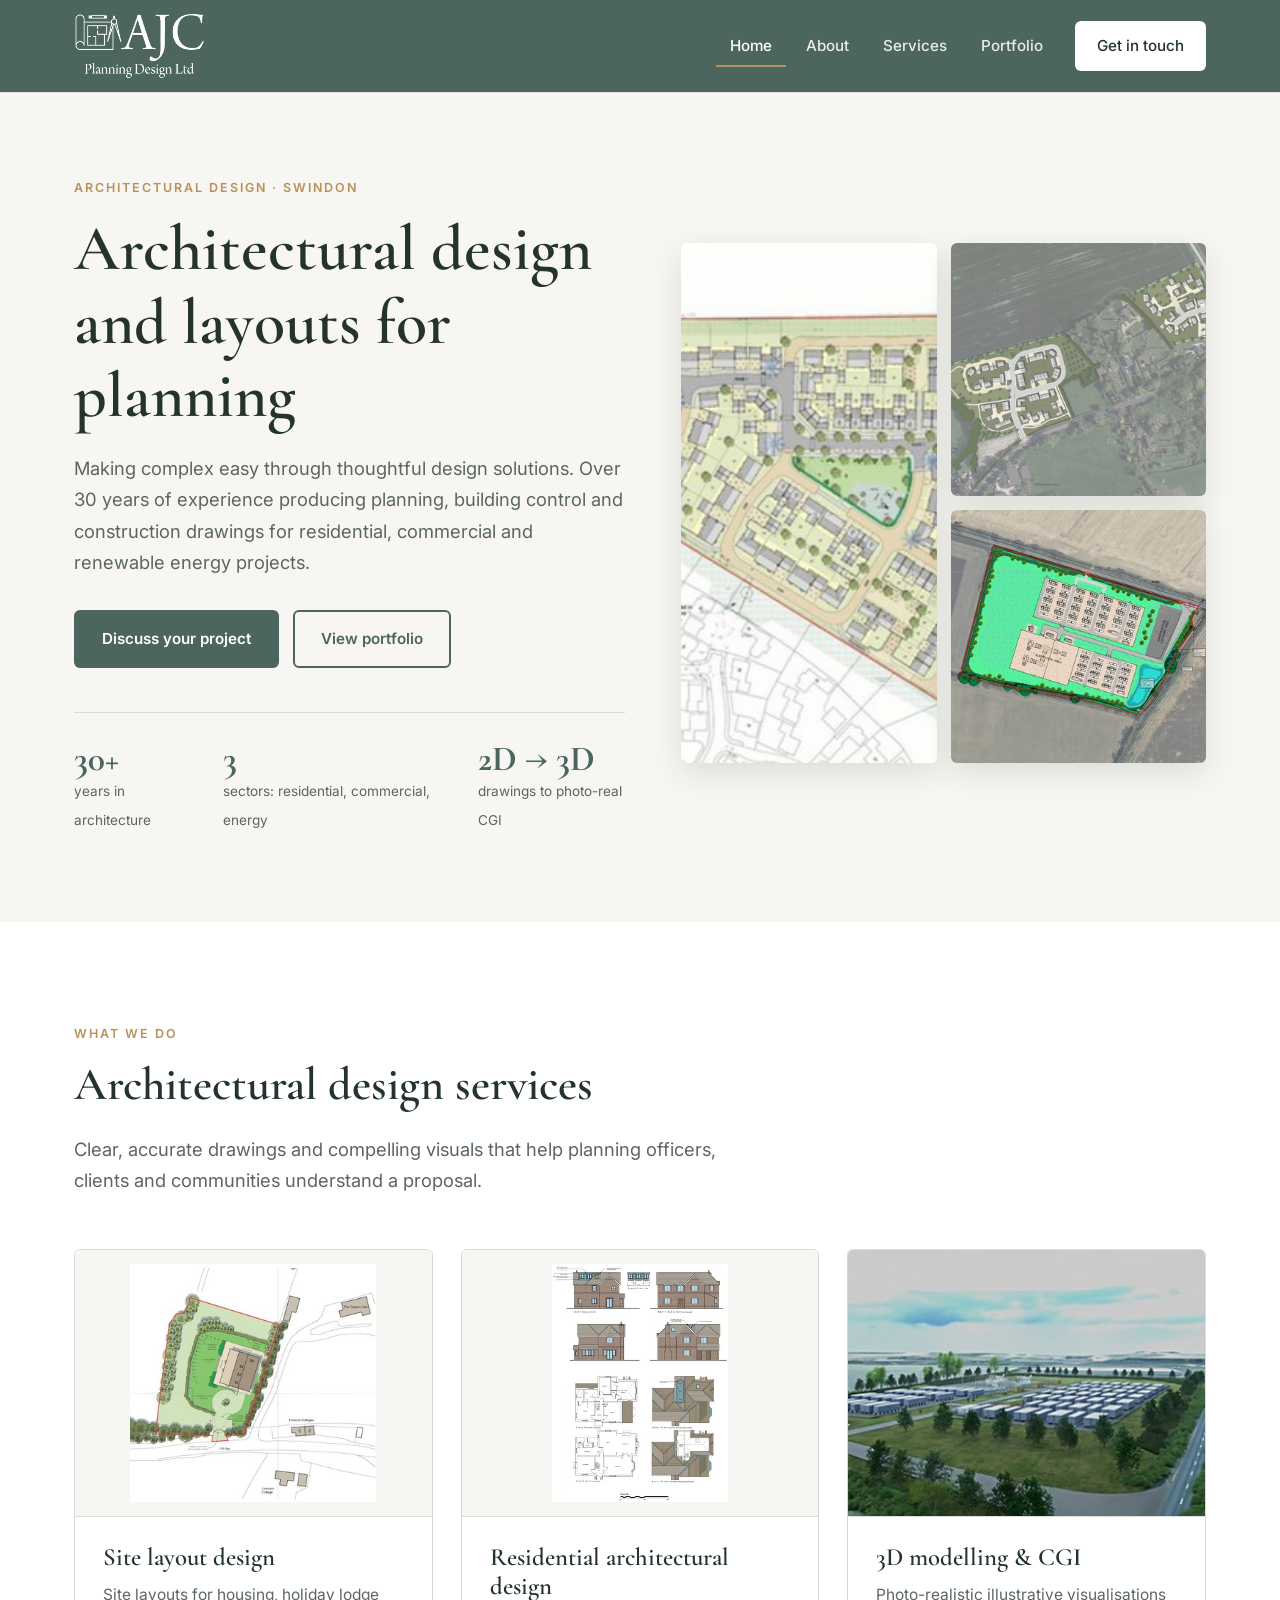
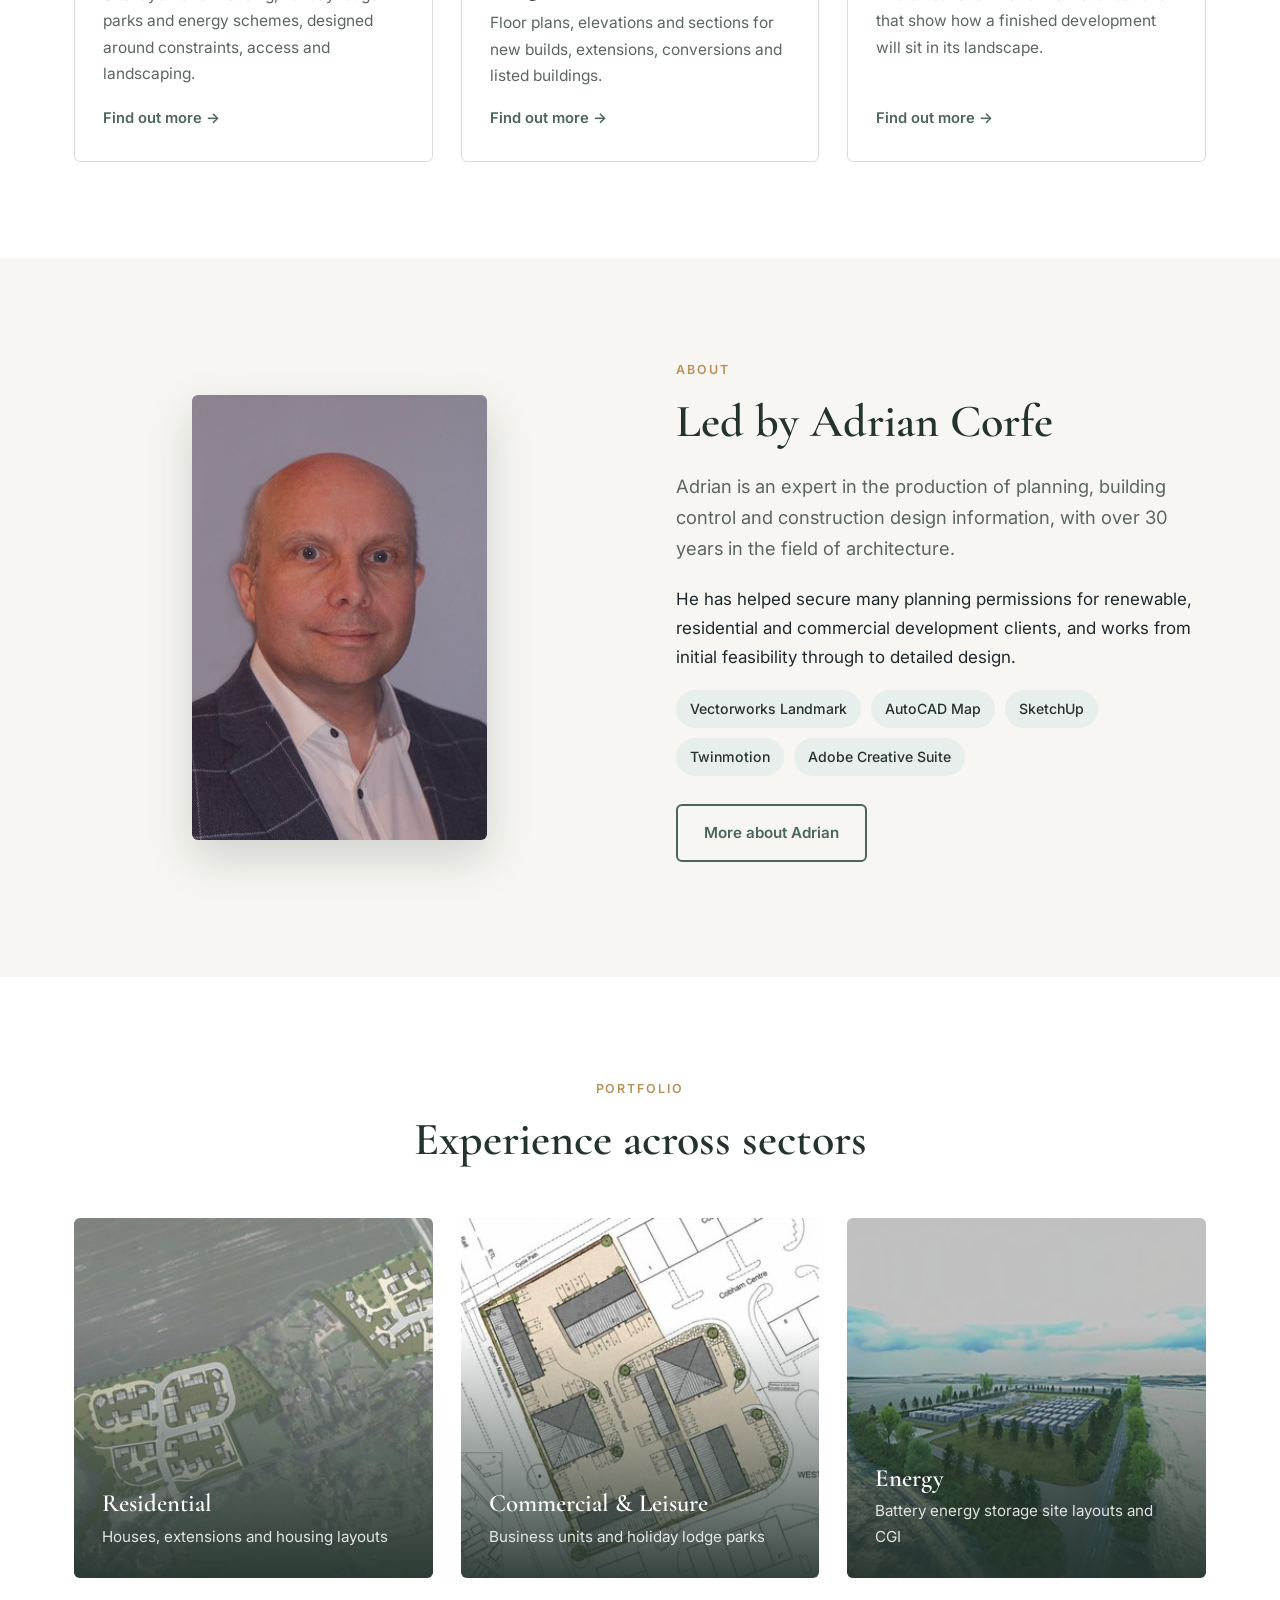
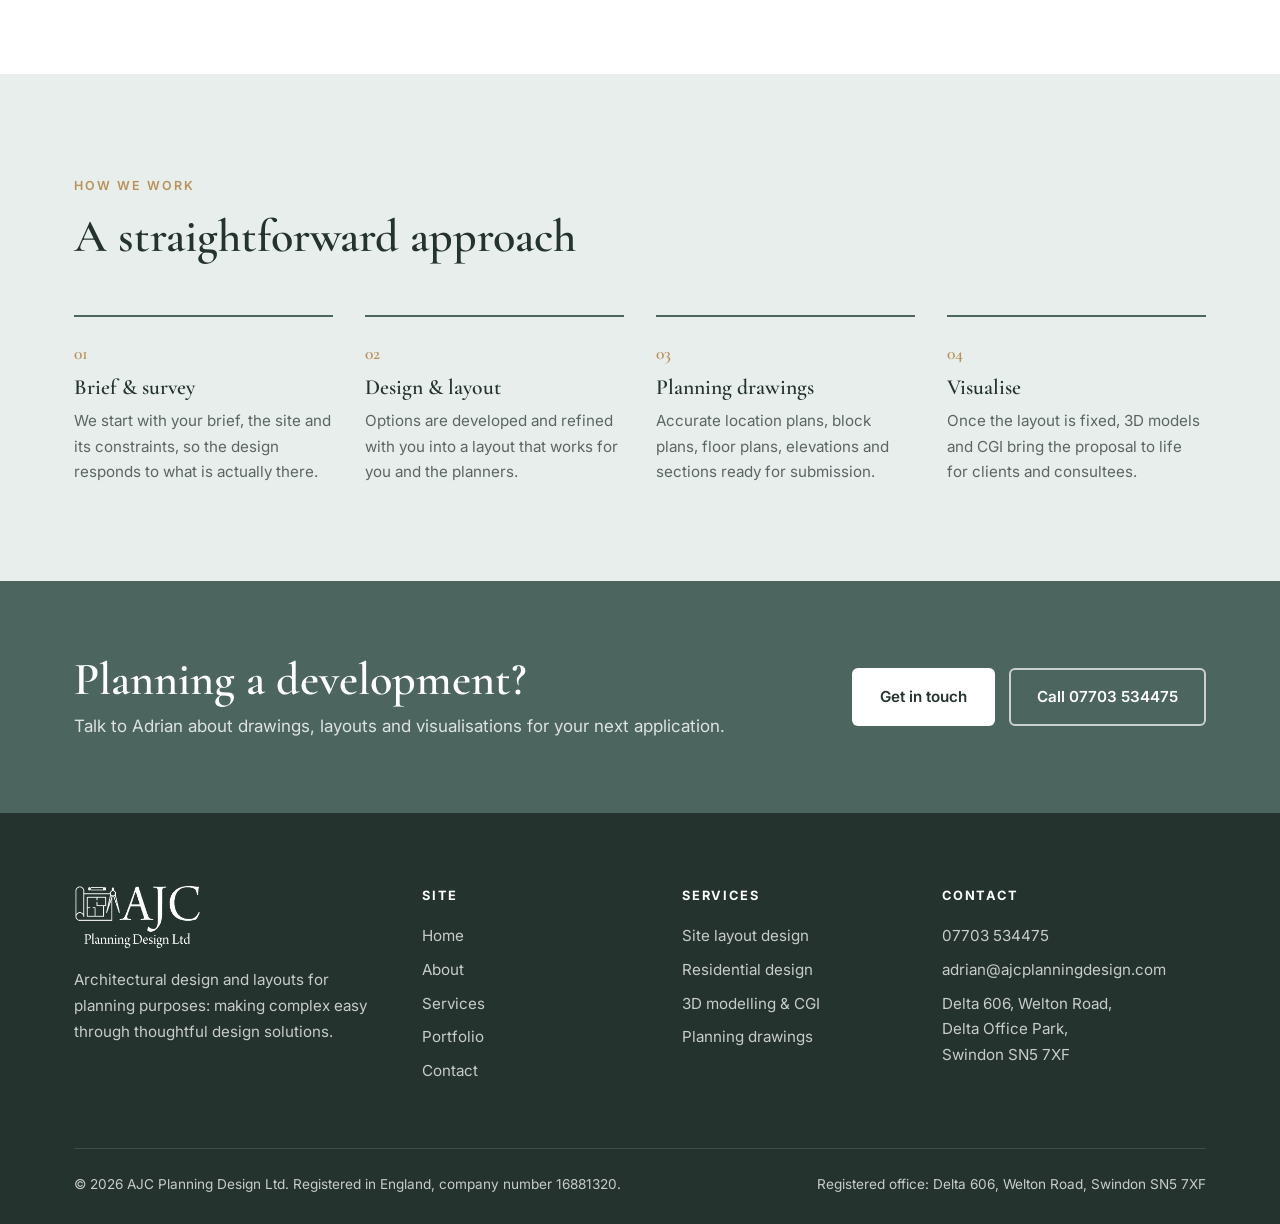
==== index.html @ f1cb51b0 "Initial site" ====
<!DOCTYPE html>
<html lang="en-GB">
<head>
<meta charset="utf-8">
<meta name="viewport" content="width=device-width, initial-scale=1">
<title>AJC Planning Design Ltd | Architectural Design for Planning, Swindon</title>
<meta name="description" content="Architectural design, site layouts, planning drawings and 3D CGI visualisations for residential, commercial and energy projects. Over 30 years of experience.">
<meta property="og:title" content="AJC Planning Design Ltd | Architectural Design for Planning, Swindon">
<meta property="og:description" content="Architectural design, site layouts, planning drawings and 3D CGI visualisations for residential, commercial and energy projects. Over 30 years of experience.">
<meta property="og:type" content="website">
<meta name="theme-color" content="#4c655f">
<link rel="icon" href="images/favicon.svg" type="image/svg+xml">
<link rel="preconnect" href="https://fonts.googleapis.com">
<link rel="preconnect" href="https://fonts.gstatic.com" crossorigin>
<link href="https://fonts.googleapis.com/css2?family=Cormorant+Garamond:wght@500;600;700&family=Inter:wght@400;500;600&display=swap" rel="stylesheet">
<link rel="stylesheet" href="css/styles.css">
</head>
<body>
<a class="skip-link" href="#main">Skip to main content</a>
<header class="site-header">
  <div class="container">
    <a class="brand" href="index.html" aria-label="AJC Planning Design Ltd, home"><img src="images/logo-white.png" alt="AJC Planning Design Ltd" width="243" height="122"></a>
    <button class="nav-toggle" aria-label="Open menu" aria-expanded="false" aria-controls="site-nav"><span></span><span></span><span></span></button>
    <nav class="nav" id="site-nav" aria-label="Main">
      <a href="index.html" aria-current="page">Home</a><a href="about.html">About</a><a href="services.html">Services</a><a href="portfolio.html">Portfolio</a>
      <a class="btn btn--light" href="contact.html">Get in touch</a>
    </nav>
  </div>
</header>
<main id="main">
<section class="hero">
  <div class="container">
    <div>
      <span class="eyebrow">Architectural design &middot; Swindon</span>
      <h1>Architectural design and layouts for planning</h1>
      <p class="lead">Making complex easy through thoughtful design solutions. Over 30 years of experience producing planning, building control and construction drawings for residential, commercial and renewable energy projects.</p>
      <div class="hero-actions">
        <a class="btn btn--primary" href="contact.html">Discuss your project</a>
        <a class="btn btn--ghost" href="portfolio.html">View portfolio</a>
      </div>
      <div class="hero-meta">
        <div><strong>30+</strong><span>years in architecture</span></div>
        <div><strong>3</strong><span>sectors: residential, commercial, energy</span></div>
        <div><strong>2D &rarr; 3D</strong><span>drawings to photo-real CGI</span></div>
      </div>
    </div>
    <div class="hero-mosaic" aria-hidden="true">
      <figure><img src="images/hero-residential-masterplan.jpg" alt=""></figure>
      <figure><img src="images/hero-housing-aerial.jpg" alt=""></figure>
      <figure><img src="images/energy-site-layout.jpg" alt=""></figure>
    </div>
  </div>
</section>

<section class="section">
  <div class="container">
    <div class="section-head">
      <span class="eyebrow">What we do</span>
      <h2>Architectural design services</h2>
      <p class="lead">Clear, accurate drawings and compelling visuals that help planning officers, clients and communities understand a proposal.</p>
    </div>
    <div class="grid grid--3">
      <article class="card reveal">
        <div class="card-media card-media--contain"><img src="images/service-site-layout.jpg" alt="Coloured site layout plan for a detached house" loading="lazy"></div>
        <div class="card-body">
          <h3>Site layout design</h3>
          <p>Site layouts for housing, holiday lodge parks and energy schemes, designed around constraints, access and landscaping.</p>
          <a class="text-link" href="services.html#site-layout">Find out more</a>
        </div>
      </article>
      <article class="card reveal">
        <div class="card-media card-media--contain"><img src="images/service-residential.jpg" alt="Elevations and floor plans for a two-storey house" loading="lazy"></div>
        <div class="card-body">
          <h3>Residential architectural design</h3>
          <p>Floor plans, elevations and sections for new builds, extensions, conversions and listed buildings.</p>
          <a class="text-link" href="services.html#residential">Find out more</a>
        </div>
      </article>
      <article class="card reveal">
        <div class="card-media"><img src="images/service-3d-cgi.jpg" alt="Photo-realistic 3D render of a battery storage site in open countryside" loading="lazy"></div>
        <div class="card-body">
          <h3>3D modelling &amp; CGI</h3>
          <p>Photo-realistic illustrative visualisations that show how a finished development will sit in its landscape.</p>
          <a class="text-link" href="services.html#visualisation">Find out more</a>
        </div>
      </article>
    </div>
  </div>
</section>

<section class="section section--paper">
  <div class="container split">
    <div class="portrait reveal"><img src="images/adrian-corfe.jpg" alt="Adrian Corfe, Director of AJC Planning Design" loading="lazy" width="295" height="445"></div>
    <div class="reveal">
      <span class="eyebrow">About</span>
      <h2>Led by Adrian Corfe</h2>
      <p class="lead">Adrian is an expert in the production of planning, building control and construction design information, with over 30 years in the field of architecture.</p>
      <p>He has helped secure many planning permissions for renewable, residential and commercial development clients, and works from initial feasibility through to detailed design.</p>
      <ul class="chips">
        <li>Vectorworks Landmark</li><li>AutoCAD Map</li><li>SketchUp</li><li>Twinmotion</li><li>Adobe Creative Suite</li>
      </ul>
      <p style="margin-top:28px"><a class="btn btn--ghost" href="about.html">More about Adrian</a></p>
    </div>
  </div>
</section>

<section class="section">
  <div class="container">
    <div class="section-head section-head--center">
      <span class="eyebrow">Portfolio</span>
      <h2>Experience across sectors</h2>
    </div>
    <div class="grid grid--3">
      <a class="sector reveal" href="portfolio.html#residential"><img src="images/hero-housing-aerial.jpg" alt="" loading="lazy"><div><h3>Residential</h3><p>Houses, extensions and housing layouts</p></div></a>
      <a class="sector reveal" href="portfolio.html#commercial"><img src="images/hero-commercial-layout.jpg" alt="" loading="lazy"><div><h3>Commercial &amp; Leisure</h3><p>Business units and holiday lodge parks</p></div></a>
      <a class="sector reveal" href="portfolio.html#energy"><img src="images/energy-3d-cgi.jpg" alt="" loading="lazy"><div><h3>Energy</h3><p>Battery energy storage site layouts and CGI</p></div></a>
    </div>
  </div>
</section>

<section class="section section--sage">
  <div class="container">
    <div class="section-head">
      <span class="eyebrow">How we work</span>
      <h2>A straightforward approach</h2>
    </div>
    <div class="features">
      <div class="feature reveal"><span class="num">01</span><h3>Brief &amp; survey</h3><p>We start with your brief, the site and its constraints, so the design responds to what is actually there.</p></div>
      <div class="feature reveal"><span class="num">02</span><h3>Design &amp; layout</h3><p>Options are developed and refined with you into a layout that works for you and the planners.</p></div>
      <div class="feature reveal"><span class="num">03</span><h3>Planning drawings</h3><p>Accurate location plans, block plans, floor plans, elevations and sections ready for submission.</p></div>
      <div class="feature reveal"><span class="num">04</span><h3>Visualise</h3><p>Once the layout is fixed, 3D models and CGI bring the proposal to life for clients and consultees.</p></div>
    </div>
  </div>
</section>

<section class="cta-band">
  <div class="container">
    <div>
      <h2>Planning a development?</h2>
      <p>Talk to Adrian about drawings, layouts and visualisations for your next application.</p>
    </div>
    <div class="hero-actions">
      <a class="btn btn--light" href="contact.html">Get in touch</a>
      <a class="btn btn--outline-light" href="tel:+447703534475">Call 07703 534475</a>
    </div>
  </div>
</section>
</main>
<footer class="site-footer">
  <div class="container">
    <div class="footer-grid">
      <div>
        <img src="images/logo-white.png" alt="AJC Planning Design Ltd" width="243" height="122" loading="lazy">
        <p>Architectural design and layouts for planning purposes: making complex easy through thoughtful design solutions.</p>
      </div>
      <div>
        <h4>Site</h4>
        <ul>
          <li><a href="index.html">Home</a></li>
          <li><a href="about.html">About</a></li>
          <li><a href="services.html">Services</a></li>
          <li><a href="portfolio.html">Portfolio</a></li>
          <li><a href="contact.html">Contact</a></li>
        </ul>
      </div>
      <div>
        <h4>Services</h4>
        <ul>
          <li><a href="services.html#site-layout">Site layout design</a></li>
          <li><a href="services.html#residential">Residential design</a></li>
          <li><a href="services.html#visualisation">3D modelling &amp; CGI</a></li>
          <li><a href="services.html#planning-drawings">Planning drawings</a></li>
        </ul>
      </div>
      <div>
        <h4>Contact</h4>
        <ul>
          <li><a href="tel:+447703534475">07703 534475</a></li>
          <li><a href="mailto:adrian@ajcplanningdesign.com">adrian@ajcplanningdesign.com</a></li>
          <li>Delta 606, Welton Road,<br>Delta Office Park,<br>Swindon SN5 7XF</li>
        </ul>
      </div>
    </div>
    <div class="footer-bottom">
      <span>&copy; <span data-year>2026</span> AJC Planning Design Ltd. Registered in England, company number 16881320.</span>
      <span>Registered office: Delta 606, Welton Road, Swindon SN5 7XF</span>
    </div>
  </div>
</footer>
<script src="js/main.js" defer></script>
</body>
</html>
---- css/styles.css ----
/* AJC Planning Design Ltd — site styles */
:root {
  --green: #4c655f;
  --green-dark: #34473f;
  --green-deep: #24332d;
  --sage: #e8eeeb;
  --paper: #f7f6f2;
  --ink: #1f2a2e;
  --muted: #5b6662;
  --line: #d9ddd9;
  --accent: #b8925a;
  --white: #ffffff;
  --radius: 6px;
  --max: 1180px;
  --serif: "Cormorant Garamond", Georgia, "Times New Roman", serif;
  --sans: "Inter", system-ui, -apple-system, "Segoe UI", Roboto, sans-serif;
}

*, *::before, *::after { box-sizing: border-box; }
html { scroll-behavior: smooth; }
body {
  margin: 0;
  font-family: var(--sans);
  font-size: 17px;
  line-height: 1.7;
  color: var(--ink);
  background: var(--white);
  -webkit-font-smoothing: antialiased;
}
img { max-width: 100%; display: block; }
a { color: var(--green); }
a:hover { color: var(--green-deep); }

h1, h2, h3 { font-family: var(--serif); font-weight: 600; line-height: 1.15; margin: 0 0 .5em; color: var(--green-deep); }
h1 { font-size: clamp(2.5rem, 5vw, 4rem); }
h2 { font-size: clamp(2rem, 3.6vw, 2.9rem); }
h3 { font-size: 1.55rem; }
p { margin: 0 0 1.1em; }

.container { width: 100%; max-width: var(--max); margin: 0 auto; padding: 0 24px; }
.section { padding: 96px 0; }
.section--paper { background: var(--paper); }
.section--sage { background: var(--sage); }
.eyebrow {
  display: inline-block;
  font-size: .78rem;
  font-weight: 600;
  letter-spacing: .16em;
  text-transform: uppercase;
  color: var(--accent);
  margin-bottom: 14px;
}
.lead { font-size: 1.15rem; color: var(--muted); max-width: 680px; }
.section-head { max-width: 720px; margin-bottom: 52px; }
.section-head--center { text-align: center; margin-left: auto; margin-right: auto; }
.section-head--center .lead { margin: 0 auto; }

.skip-link { position: absolute; left: -999px; top: 8px; background: var(--white); padding: 8px 14px; z-index: 100; }
.skip-link:focus { left: 8px; }

/* Buttons */
.btn {
  display: inline-flex; align-items: center; gap: 8px;
  padding: 14px 26px;
  border-radius: var(--radius);
  font-weight: 600; font-size: .95rem;
  text-decoration: none;
  border: 2px solid transparent;
  transition: background .2s, color .2s, border-color .2s, transform .2s;
  cursor: pointer;
  font-family: var(--sans);
}
.btn:hover { transform: translateY(-1px); }
.btn--primary { background: var(--green); color: var(--white); }
.btn--primary:hover { background: var(--green-deep); color: var(--white); }
.btn--ghost { border-color: var(--green); color: var(--green); background: transparent; }
.btn--ghost:hover { background: var(--green); color: var(--white); }
.btn--light { background: var(--white); color: var(--green-deep); }
.btn--light:hover { background: var(--sage); color: var(--green-deep); }
.btn--outline-light { border-color: rgba(255,255,255,.7); color: var(--white); }
.btn--outline-light:hover { background: var(--white); color: var(--green-deep); }

/* Header */
.site-header {
  position: sticky; top: 0; z-index: 50;
  background: var(--green);
  box-shadow: 0 1px 0 rgba(0,0,0,.08);
}
.site-header .container { display: flex; align-items: center; justify-content: space-between; height: 92px; }
.brand img { height: 66px; width: auto; }
.nav { display: flex; align-items: center; gap: 6px; }
.nav a {
  color: rgba(255,255,255,.88);
  text-decoration: none;
  font-size: .95rem; font-weight: 500;
  padding: 8px 14px; border-radius: var(--radius);
}
.nav a:hover { color: var(--white); background: rgba(255,255,255,.1); }
.nav a[aria-current="page"] { color: var(--white); box-shadow: inset 0 -2px 0 var(--accent); border-radius: 0; }
.nav .btn { margin-left: 12px; padding: 10px 20px; }
.nav .btn--light { color: var(--green-deep); }
.nav .btn--light:hover { background: var(--sage); }
.nav-toggle {
  display: none; background: none; border: 0; color: var(--white);
  width: 44px; height: 44px; cursor: pointer; padding: 10px;
}
.nav-toggle span { display: block; height: 2px; background: currentColor; margin: 5px 0; transition: transform .2s, opacity .2s; }

/* Hero */
.hero { background: var(--paper); overflow: hidden; }
.hero .container { display: grid; grid-template-columns: 1.05fr 1fr; gap: 56px; align-items: center; padding-top: 80px; padding-bottom: 88px; }
.hero h1 { margin-bottom: 20px; }
.hero .lead { margin-bottom: 32px; }
.hero-actions { display: flex; flex-wrap: wrap; gap: 14px; }
.hero-meta { display: flex; gap: 36px; margin-top: 44px; padding-top: 28px; border-top: 1px solid var(--line); }
.hero-meta strong { display: block; font-family: var(--serif); font-size: 2.2rem; color: var(--green); line-height: 1; }
.hero-meta span { font-size: .85rem; color: var(--muted); }
.hero-mosaic { display: grid; grid-template-columns: 1fr 1fr; grid-template-rows: 1fr 1fr; gap: 14px; height: 520px; }
.hero-mosaic figure { margin: 0; border-radius: var(--radius); overflow: hidden; background: var(--white); box-shadow: 0 10px 30px rgba(36,51,45,.12); }
.hero-mosaic figure:first-child { grid-row: span 2; }
.hero-mosaic img { width: 100%; height: 100%; object-fit: cover; }

/* Page hero (inner pages) */
.page-hero { background: var(--green-deep); color: var(--white); padding: 84px 0 76px; position: relative; overflow: hidden; }
.page-hero::after {
  content: ""; position: absolute; inset: 0;
  background-image: linear-gradient(rgba(255,255,255,.05) 1px, transparent 1px), linear-gradient(90deg, rgba(255,255,255,.05) 1px, transparent 1px);
  background-size: 40px 40px;
  pointer-events: none;
}
.page-hero .container { position: relative; z-index: 1; }
.page-hero h1 { color: var(--white); margin-bottom: 14px; }
.page-hero p { color: rgba(255,255,255,.8); font-size: 1.15rem; max-width: 640px; margin: 0; }
.page-hero .eyebrow { color: #d9bd8f; }

/* Cards */
.grid { display: grid; gap: 28px; }
.grid--3 { grid-template-columns: repeat(3, 1fr); }
.grid--2 { grid-template-columns: repeat(2, 1fr); }
.card {
  background: var(--white);
  border: 1px solid var(--line);
  border-radius: var(--radius);
  overflow: hidden;
  display: flex; flex-direction: column;
  transition: box-shadow .25s, transform .25s;
}
.card:hover { box-shadow: 0 16px 40px rgba(36,51,45,.12); transform: translateY(-3px); }
.card-media { aspect-ratio: 4 / 3; background: var(--paper); overflow: hidden; border-bottom: 1px solid var(--line); }
.card-media img { width: 100%; height: 100%; object-fit: cover; transition: transform .5s; }
.card-media--contain img { object-fit: contain; padding: 14px; }
.card:hover .card-media img { transform: scale(1.03); }
.card-body { padding: 26px 28px 30px; flex: 1; display: flex; flex-direction: column; }
.card-body h3 { margin-bottom: 10px; }
.card-body p { color: var(--muted); font-size: .97rem; }
.card-tag { font-size: .72rem; font-weight: 600; letter-spacing: .12em; text-transform: uppercase; color: var(--accent); margin-bottom: 8px; }
.text-link { margin-top: auto; font-weight: 600; font-size: .92rem; text-decoration: none; color: var(--green); }
.text-link::after { content: " \2192"; }

/* Split */
.split { display: grid; grid-template-columns: 1fr 1fr; gap: 72px; align-items: center; }
.split--reverse > :first-child { order: 2; }
.portrait { border-radius: var(--radius); overflow: hidden; box-shadow: 0 18px 46px rgba(36,51,45,.18); max-width: 420px; justify-self: center; }
.portrait img { width: 100%; }

/* Feature list */
.features { display: grid; grid-template-columns: repeat(4, 1fr); gap: 32px; }
.feature { border-top: 2px solid var(--green); padding-top: 22px; }
.feature .num { font-family: var(--serif); font-size: 1.1rem; color: var(--accent); font-weight: 600; }
.feature h3 { font-size: 1.35rem; margin: 6px 0 8px; }
.feature p { color: var(--muted); font-size: .95rem; margin: 0; }

/* Sectors */
.sector { position: relative; border-radius: var(--radius); overflow: hidden; min-height: 360px; display: flex; align-items: flex-end; color: var(--white); text-decoration: none; }
.sector img { position: absolute; inset: 0; width: 100%; height: 100%; object-fit: cover; transition: transform .6s; }
.sector::before { content: ""; position: absolute; inset: 0; background: linear-gradient(180deg, rgba(36,51,45,0) 30%, rgba(36,51,45,.92) 100%); z-index: 1; }
.sector:hover img { transform: scale(1.05); }
.sector div { position: relative; z-index: 2; padding: 28px; }
.sector h3 { color: var(--white); margin-bottom: 6px; }
.sector p { margin: 0; color: rgba(255,255,255,.85); font-size: .95rem; }

/* Skills */
.chips { display: flex; flex-wrap: wrap; gap: 10px; margin: 8px 0 0; padding: 0; list-style: none; }
.chips li { background: var(--sage); color: var(--green-deep); font-size: .88rem; font-weight: 500; padding: 7px 14px; border-radius: 999px; }

/* Services detail */
.service-row { display: grid; grid-template-columns: 1fr 1.1fr; gap: 64px; align-items: center; padding: 64px 0; border-bottom: 1px solid var(--line); }
.service-row:last-child { border-bottom: 0; }
.service-row:nth-child(even) .service-media { order: 2; }
.service-media { background: var(--white); border: 1px solid var(--line); border-radius: var(--radius); padding: 18px; }
.service-media img { width: 100%; max-height: 440px; object-fit: contain; }
.service-media--photo { padding: 0; overflow: hidden; }
.service-media--photo img { object-fit: cover; max-height: none; }
.ticks { list-style: none; padding: 0; margin: 0 0 1.2em; }
.ticks li { position: relative; padding-left: 28px; margin-bottom: 8px; color: var(--muted); }
.ticks li::before { content: ""; position: absolute; left: 0; top: .6em; width: 14px; height: 8px; border-left: 2px solid var(--green); border-bottom: 2px solid var(--green); transform: rotate(-45deg); }

/* Portfolio */
.filters { display: flex; flex-wrap: wrap; gap: 10px; justify-content: center; margin-bottom: 44px; }
.filter {
  font-family: var(--sans); font-size: .92rem; font-weight: 600;
  padding: 10px 20px; border-radius: 999px; border: 1px solid var(--line);
  background: var(--white); color: var(--ink); cursor: pointer;
}
.filter:hover { border-color: var(--green); }
.filter.is-active { background: var(--green); border-color: var(--green); color: var(--white); }
.portfolio-item[hidden] { display: none; }
.portfolio-item button { all: unset; cursor: zoom-in; display: block; width: 100%; height: 100%; }
.portfolio-item button:focus-visible { outline: 3px solid var(--accent); outline-offset: -3px; }

/* Lightbox */
.lightbox { position: fixed; inset: 0; background: rgba(20,28,25,.92); display: none; align-items: center; justify-content: center; z-index: 200; padding: 40px; }
.lightbox.is-open { display: flex; }
.lightbox figure { margin: 0; max-width: 1100px; width: 100%; text-align: center; }
.lightbox img { max-height: 80vh; margin: 0 auto; background: var(--white); border-radius: var(--radius); }
.lightbox figcaption { color: var(--white); margin-top: 14px; font-size: .95rem; }
.lightbox-close { position: absolute; top: 18px; right: 22px; background: none; border: 0; color: var(--white); font-size: 2.4rem; cursor: pointer; line-height: 1; }

/* CTA band */
.cta-band { background: var(--green); color: var(--white); padding: 72px 0; }
.cta-band .container { display: flex; align-items: center; justify-content: space-between; gap: 32px; flex-wrap: wrap; }
.cta-band h2 { color: var(--white); margin: 0 0 6px; }
.cta-band p { margin: 0; color: rgba(255,255,255,.82); }
.cta-band .hero-actions { flex-shrink: 0; }

/* Contact */
.contact-grid { display: grid; grid-template-columns: 1fr 1.25fr; gap: 64px; }
.contact-list { list-style: none; padding: 0; margin: 28px 0 0; }
.contact-list li { display: flex; gap: 16px; padding: 18px 0; border-bottom: 1px solid var(--line); }
.contact-list li:first-child { border-top: 1px solid var(--line); }
.contact-list svg { flex-shrink: 0; width: 22px; height: 22px; color: var(--green); margin-top: 3px; }
.contact-list strong { display: block; font-size: .78rem; letter-spacing: .12em; text-transform: uppercase; color: var(--muted); font-weight: 600; }
.contact-list a { text-decoration: none; font-weight: 500; }
.form-card { background: var(--paper); border-radius: var(--radius); padding: 40px; border: 1px solid var(--line); }
.form-row { display: grid; grid-template-columns: 1fr 1fr; gap: 18px; }
.field { margin-bottom: 18px; }
.field label { display: block; font-size: .88rem; font-weight: 600; margin-bottom: 6px; }
.field input, .field select, .field textarea {
  width: 100%; font: inherit; font-size: .97rem;
  padding: 12px 14px; border: 1px solid #c8cec9; border-radius: var(--radius);
  background: var(--white); color: var(--ink);
}
.field input:focus, .field select:focus, .field textarea:focus { outline: 2px solid var(--green); outline-offset: 1px; border-color: var(--green); }
.field textarea { min-height: 150px; resize: vertical; }
.form-note { font-size: .85rem; color: var(--muted); margin: 14px 0 0; }

/* Footer */
.site-footer { background: var(--green-deep); color: rgba(255,255,255,.75); padding: 72px 0 28px; font-size: .95rem; }
.footer-grid { display: grid; grid-template-columns: 1.4fr 1fr 1fr 1.2fr; gap: 40px; }
.footer-grid img { height: 64px; width: auto; margin-bottom: 18px; }
.site-footer h4 { color: var(--white); font-family: var(--sans); font-size: .8rem; letter-spacing: .14em; text-transform: uppercase; margin: 0 0 16px; }
.site-footer ul { list-style: none; padding: 0; margin: 0; }
.site-footer li { margin-bottom: 8px; }
.site-footer a { color: rgba(255,255,255,.75); text-decoration: none; }
.site-footer a:hover { color: var(--white); }
.footer-bottom { margin-top: 56px; padding-top: 24px; border-top: 1px solid rgba(255,255,255,.12); display: flex; justify-content: space-between; flex-wrap: wrap; gap: 12px; font-size: .85rem; }

/* Reveal on scroll */
.reveal { opacity: 0; transform: translateY(18px); transition: opacity .7s ease, transform .7s ease; }
.reveal.is-visible { opacity: 1; transform: none; }
@media (prefers-reduced-motion: reduce) {
  .reveal { opacity: 1; transform: none; transition: none; }
  html { scroll-behavior: auto; }
}

/* Responsive */
@media (max-width: 1000px) {
  .features { grid-template-columns: repeat(2, 1fr); }
  .footer-grid { grid-template-columns: 1fr 1fr; }
  .grid--3 { grid-template-columns: repeat(2, 1fr); }
}
@media (max-width: 860px) {
  body { font-size: 16px; }
  .section { padding: 72px 0; }
  .nav-toggle { display: block; }
  .nav {
    position: absolute; top: 92px; left: 0; right: 0;
    flex-direction: column; align-items: stretch; gap: 0;
    background: var(--green-dark); padding: 12px 24px 24px;
    display: none;
  }
  .nav.is-open { display: flex; }
  .nav a { padding: 14px 4px; border-bottom: 1px solid rgba(255,255,255,.1); border-radius: 0; }
  .nav a[aria-current="page"] { box-shadow: inset 3px 0 0 var(--accent); padding-left: 14px; }
  .nav .btn { margin: 16px 0 0; justify-content: center; }
  .nav-toggle[aria-expanded="true"] span:nth-child(1) { transform: translateY(7px) rotate(45deg); }
  .nav-toggle[aria-expanded="true"] span:nth-child(2) { opacity: 0; }
  .nav-toggle[aria-expanded="true"] span:nth-child(3) { transform: translateY(-7px) rotate(-45deg); }
  .hero .container, .split, .service-row, .contact-grid { grid-template-columns: 1fr; gap: 40px; }
  .split--reverse > :first-child, .service-row:nth-child(even) .service-media { order: 0; }
  .hero .container { padding-top: 56px; padding-bottom: 64px; }
  .hero-mosaic { height: 380px; }
  .grid--2 { grid-template-columns: 1fr; }
}
@media (max-width: 600px) {
  .grid--3, .features, .footer-grid, .form-row { grid-template-columns: 1fr; }
  .hero-meta { gap: 22px; flex-wrap: wrap; }
  .form-card { padding: 26px; }
  .brand img { height: 54px; }
  .hero-mosaic { height: 300px; gap: 10px; }
}
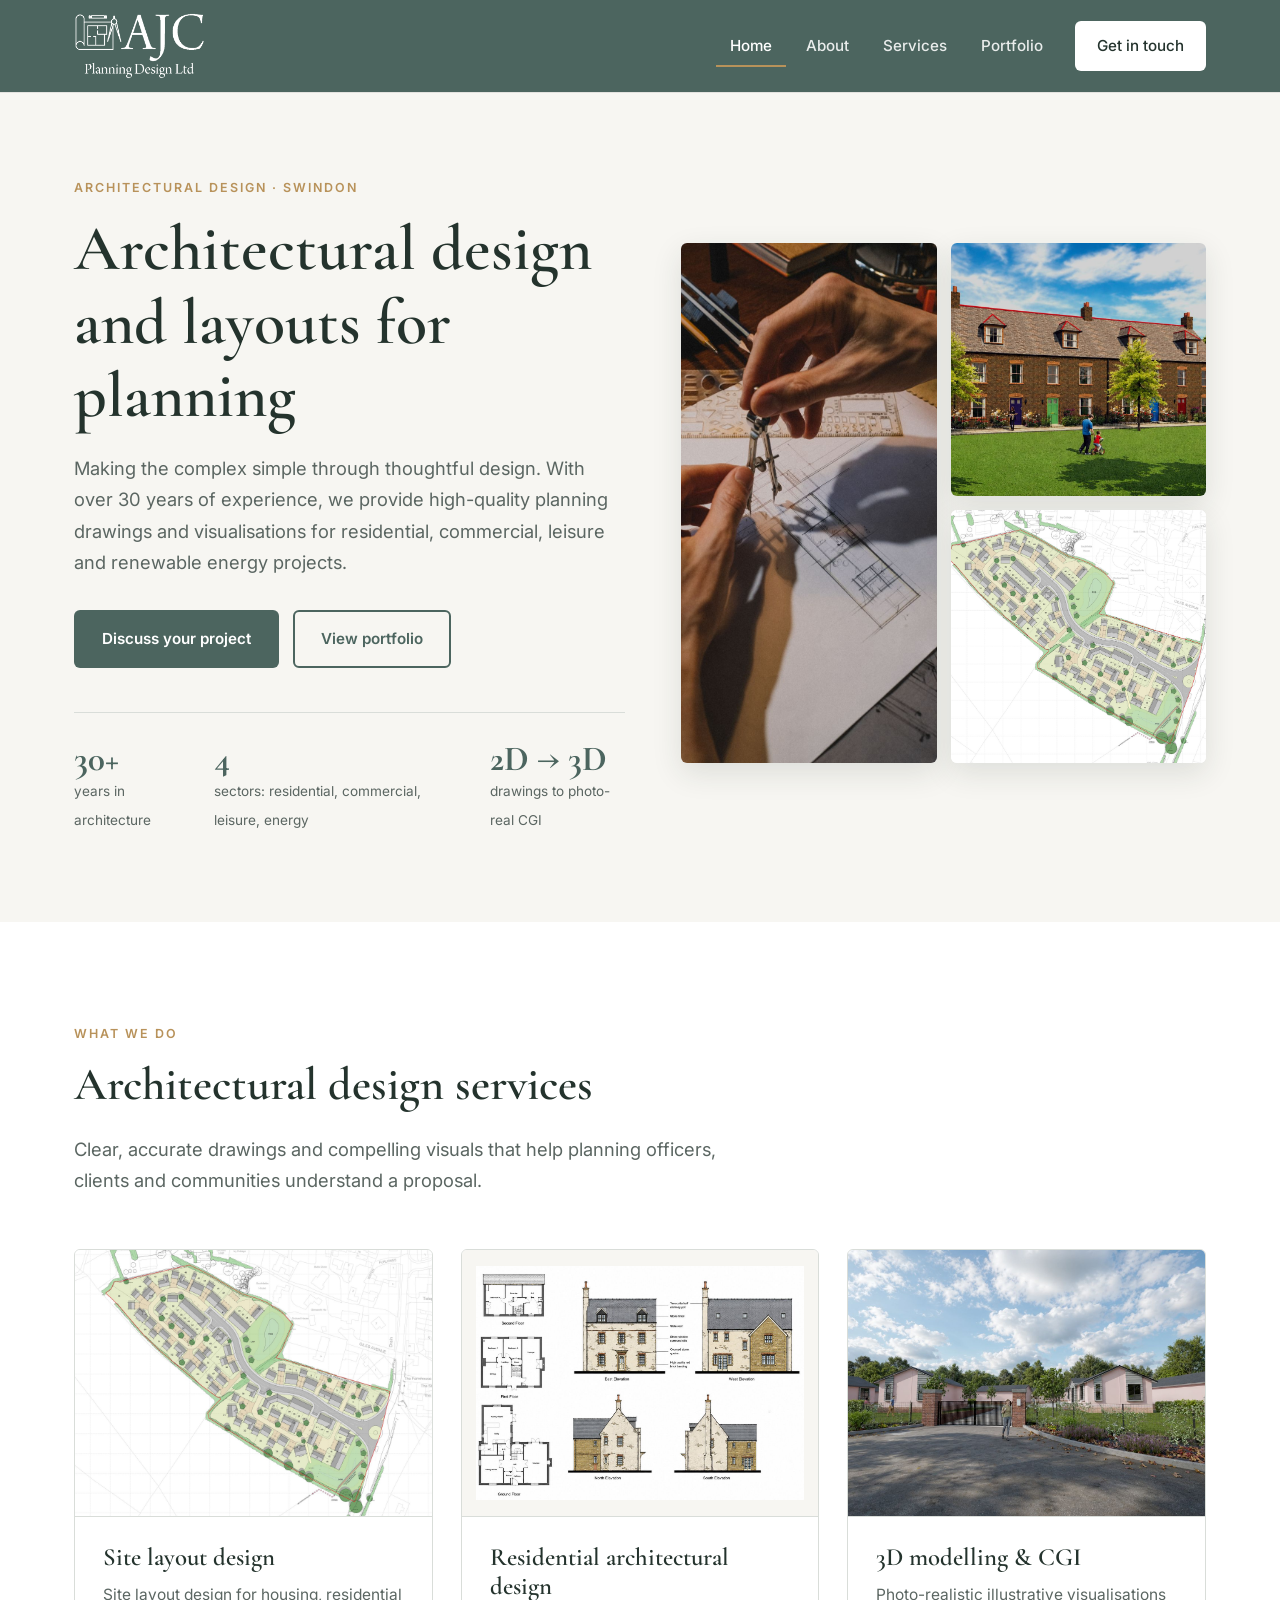
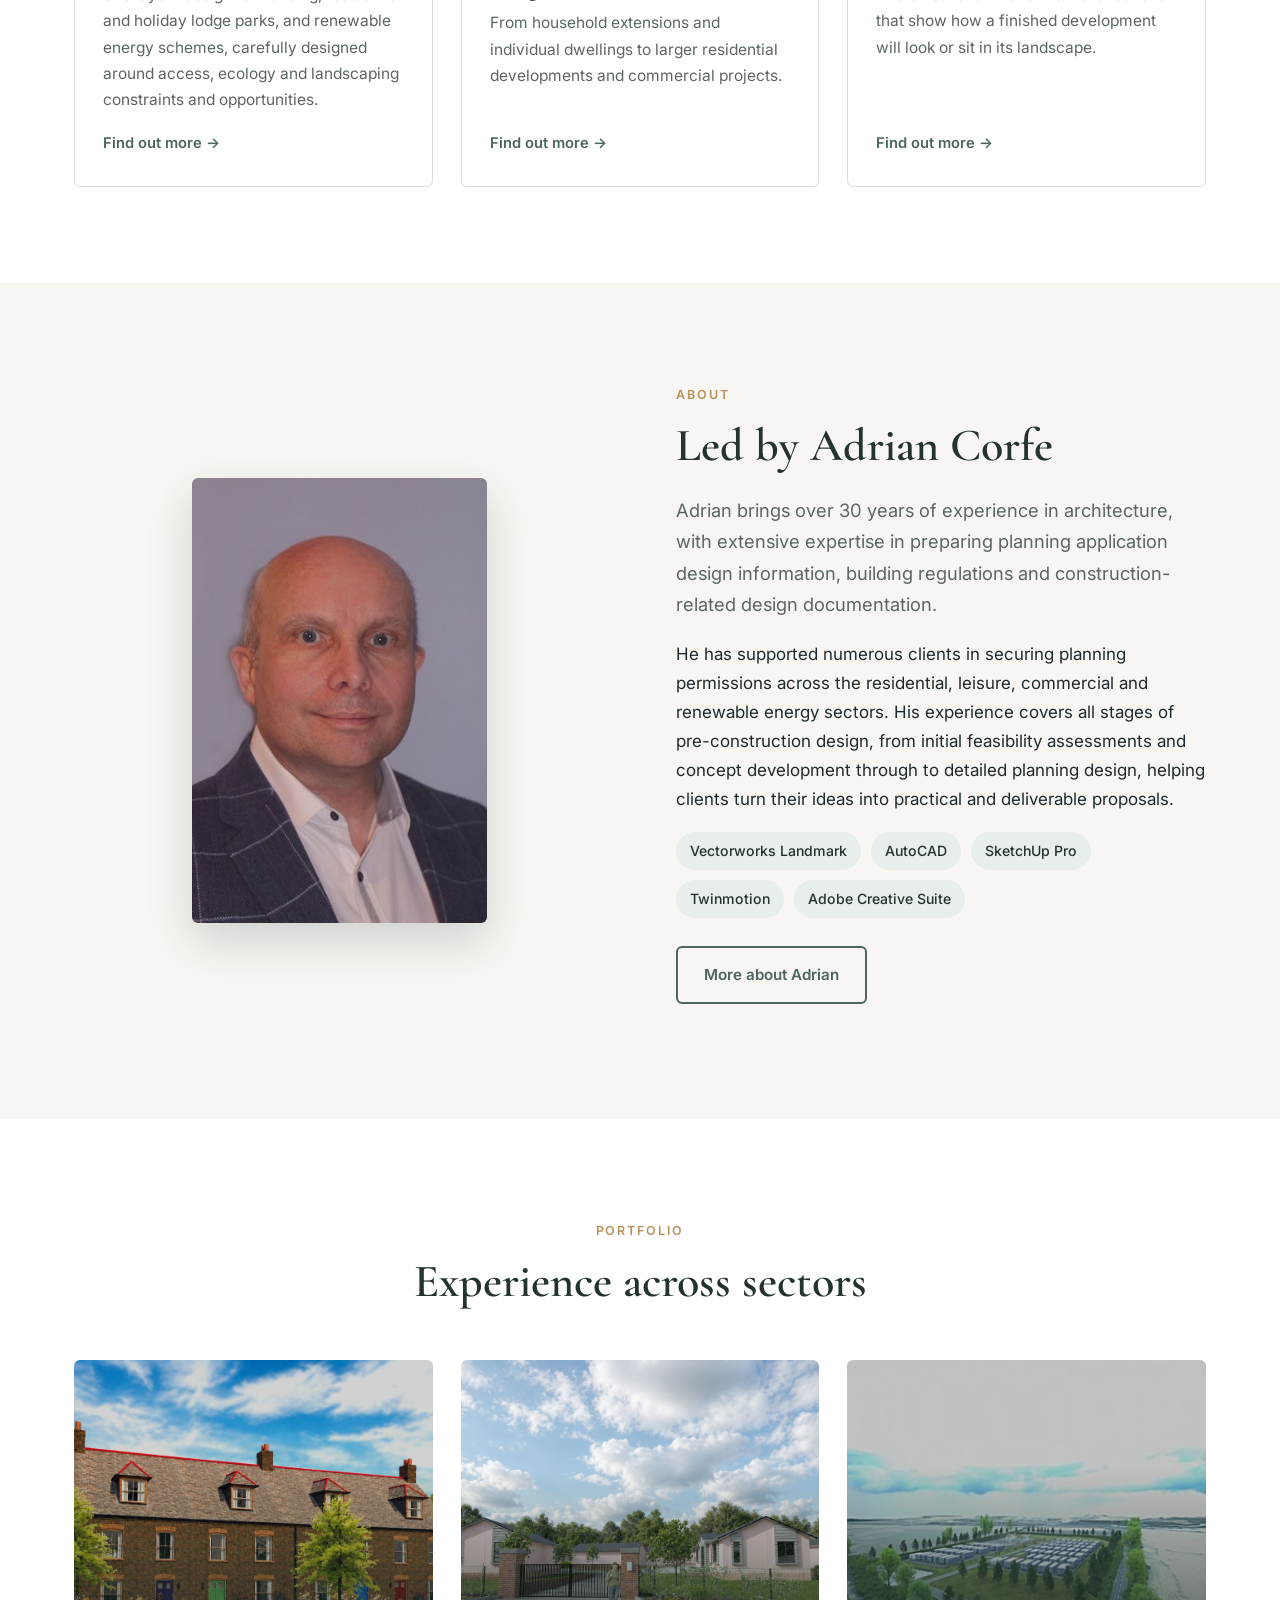
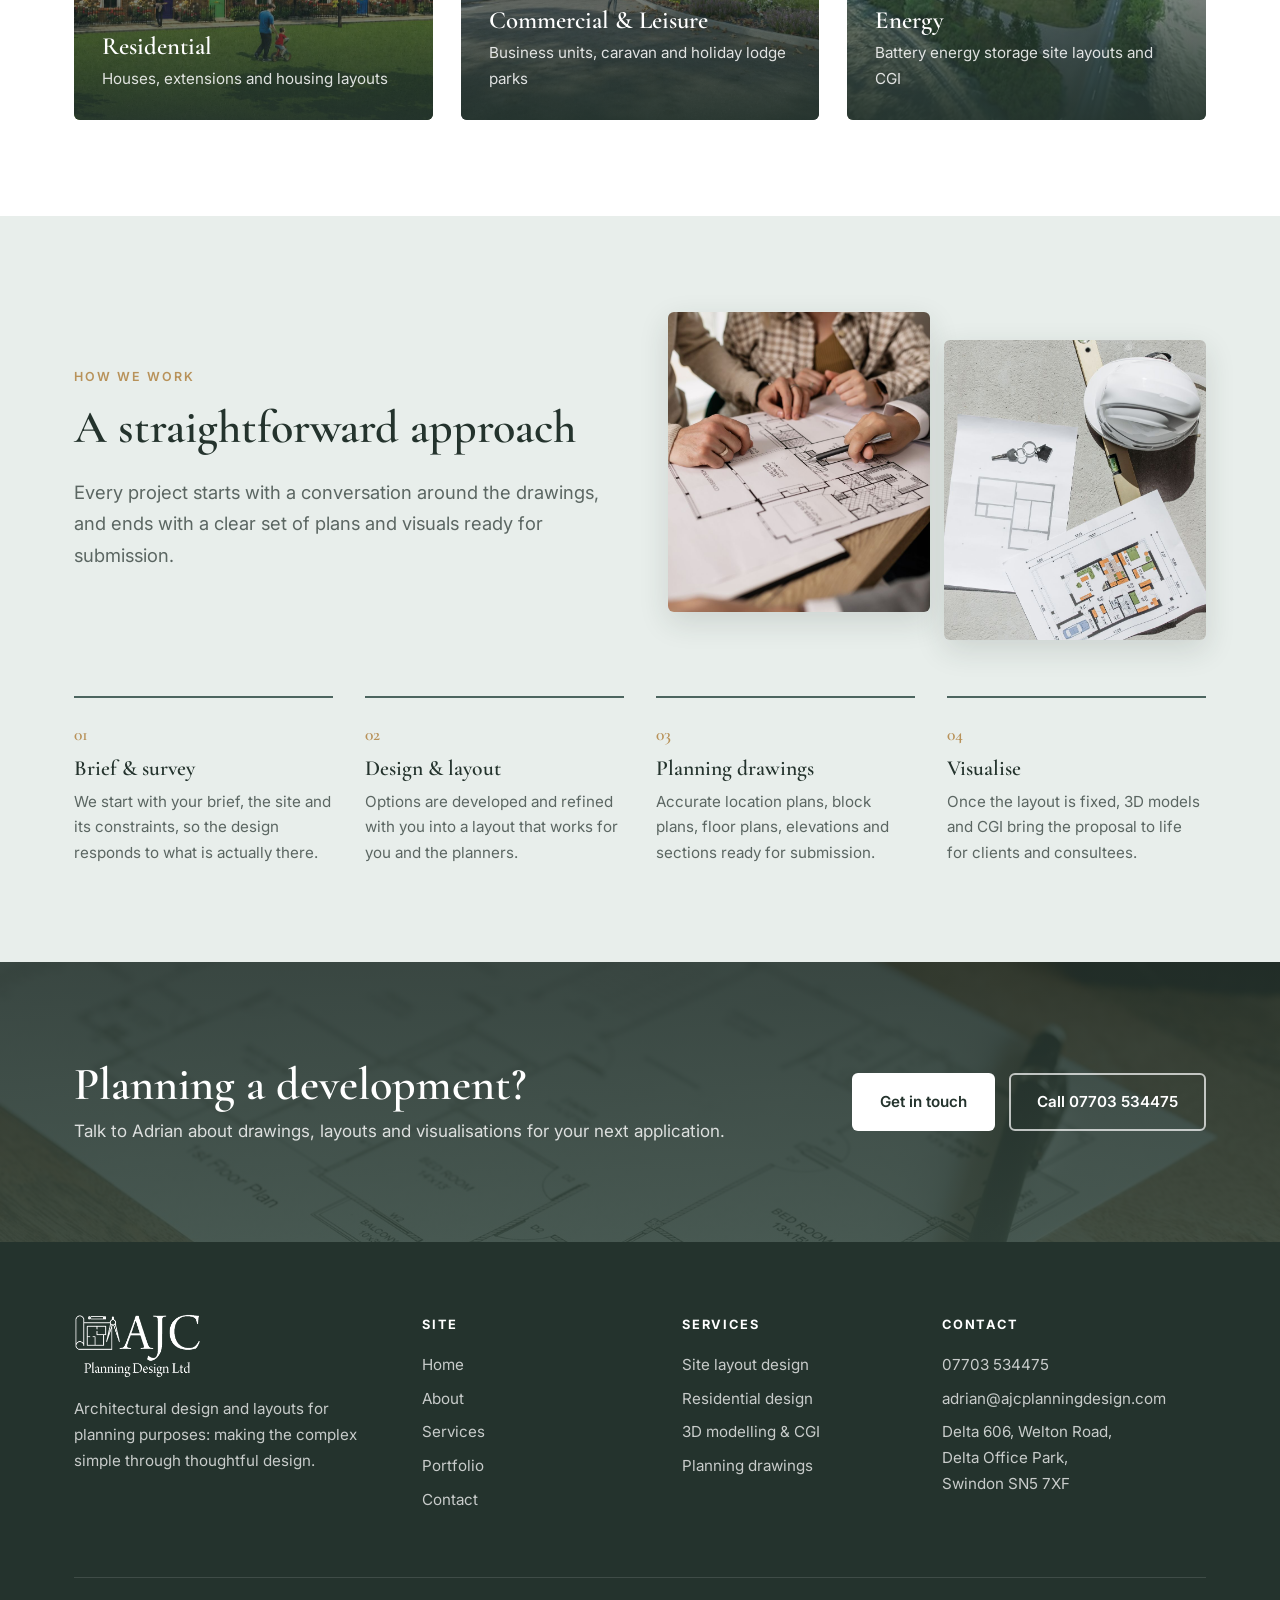
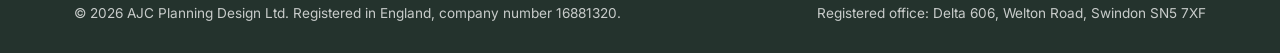
==== commit bb5958af: "Add files via upload" ====
--- a/index.html
+++ b/index.html
@@ -33,21 +33,21 @@
     <div>
       <span class="eyebrow">Architectural design &middot; Swindon</span>
       <h1>Architectural design and layouts for planning</h1>
-      <p class="lead">Making complex easy through thoughtful design solutions. Over 30 years of experience producing planning, building control and construction drawings for residential, commercial and renewable energy projects.</p>
+      <p class="lead">Making the complex simple through thoughtful design. With over 30 years of experience, we provide high-quality planning drawings and visualisations for residential, commercial, leisure and renewable energy projects.</p>
       <div class="hero-actions">
         <a class="btn btn--primary" href="contact.html">Discuss your project</a>
         <a class="btn btn--ghost" href="portfolio.html">View portfolio</a>
       </div>
       <div class="hero-meta">
         <div><strong>30+</strong><span>years in architecture</span></div>
-        <div><strong>3</strong><span>sectors: residential, commercial, energy</span></div>
+        <div><strong>4</strong><span>sectors: residential, commercial, leisure, energy</span></div>
         <div><strong>2D &rarr; 3D</strong><span>drawings to photo-real CGI</span></div>
       </div>
     </div>
     <div class="hero-mosaic" aria-hidden="true">
-      <figure><img src="images/hero-residential-masterplan.jpg" alt=""></figure>
-      <figure><img src="images/hero-housing-aerial.jpg" alt=""></figure>
-      <figure><img src="images/energy-site-layout.jpg" alt=""></figure>
+      <figure><img src="images/photo-drafting-hands.jpg" alt=""></figure>
+      <figure><img src="images/res-3d-cgi-terrace.jpg" alt=""></figure>
+      <figure><img src="images/res-site-layout.jpg" alt=""></figure>
     </div>
   </div>
 </section>
@@ -61,26 +61,26 @@
     </div>
     <div class="grid grid--3">
       <article class="card reveal">
-        <div class="card-media card-media--contain"><img src="images/service-site-layout.jpg" alt="Coloured site layout plan for a detached house" loading="lazy"></div>
+        <div class="card-media"><img src="images/res-site-layout.jpg" alt="Coloured site layout for a residential development with landscaping and open space" loading="lazy"></div>
         <div class="card-body">
           <h3>Site layout design</h3>
-          <p>Site layouts for housing, holiday lodge parks and energy schemes, designed around constraints, access and landscaping.</p>
+          <p>Site layout design for housing, residential and holiday lodge parks, and renewable energy schemes, carefully designed around access, ecology and landscaping constraints and opportunities.</p>
           <a class="text-link" href="services.html#site-layout">Find out more</a>
         </div>
       </article>
       <article class="card reveal">
-        <div class="card-media card-media--contain"><img src="images/service-residential.jpg" alt="Elevations and floor plans for a two-storey house" loading="lazy"></div>
+        <div class="card-media card-media--contain"><img src="images/res-house-plans-elevations.jpg" alt="Coloured floor plans and elevations for a stone-built house" loading="lazy"></div>
         <div class="card-body">
           <h3>Residential architectural design</h3>
-          <p>Floor plans, elevations and sections for new builds, extensions, conversions and listed buildings.</p>
+          <p>From household extensions and individual dwellings to larger residential developments and commercial projects.</p>
           <a class="text-link" href="services.html#residential">Find out more</a>
         </div>
       </article>
       <article class="card reveal">
-        <div class="card-media"><img src="images/service-3d-cgi.jpg" alt="Photo-realistic 3D render of a battery storage site in open countryside" loading="lazy"></div>
+        <div class="card-media"><img src="images/com-3d-cgi-home-park.jpg" alt="Photo-realistic 3D render of the entrance to a residential home park" loading="lazy"></div>
         <div class="card-body">
           <h3>3D modelling &amp; CGI</h3>
-          <p>Photo-realistic illustrative visualisations that show how a finished development will sit in its landscape.</p>
+          <p>Photo-realistic illustrative visualisations that show how a finished development will look or sit in its landscape.</p>
           <a class="text-link" href="services.html#visualisation">Find out more</a>
         </div>
       </article>
@@ -94,10 +94,10 @@
     <div class="reveal">
       <span class="eyebrow">About</span>
       <h2>Led by Adrian Corfe</h2>
-      <p class="lead">Adrian is an expert in the production of planning, building control and construction design information, with over 30 years in the field of architecture.</p>
-      <p>He has helped secure many planning permissions for renewable, residential and commercial development clients, and works from initial feasibility through to detailed design.</p>
+      <p class="lead">Adrian brings over 30 years of experience in architecture, with extensive expertise in preparing planning application design information, building regulations and construction-related design documentation.</p>
+      <p>He has supported numerous clients in securing planning permissions across the residential, leisure, commercial and renewable energy sectors. His experience covers all stages of pre-construction design, from initial feasibility assessments and concept development through to detailed planning design, helping clients turn their ideas into practical and deliverable proposals.</p>
       <ul class="chips">
-        <li>Vectorworks Landmark</li><li>AutoCAD Map</li><li>SketchUp</li><li>Twinmotion</li><li>Adobe Creative Suite</li>
+        <li>Vectorworks Landmark</li><li>AutoCAD</li><li>SketchUp Pro</li><li>Twinmotion</li><li>Adobe Creative Suite</li>
       </ul>
       <p style="margin-top:28px"><a class="btn btn--ghost" href="about.html">More about Adrian</a></p>
     </div>
@@ -111,8 +111,8 @@
       <h2>Experience across sectors</h2>
     </div>
     <div class="grid grid--3">
-      <a class="sector reveal" href="portfolio.html#residential"><img src="images/hero-housing-aerial.jpg" alt="" loading="lazy"><div><h3>Residential</h3><p>Houses, extensions and housing layouts</p></div></a>
-      <a class="sector reveal" href="portfolio.html#commercial"><img src="images/hero-commercial-layout.jpg" alt="" loading="lazy"><div><h3>Commercial &amp; Leisure</h3><p>Business units and holiday lodge parks</p></div></a>
+      <a class="sector reveal" href="portfolio.html#residential"><img src="images/res-3d-cgi-terrace.jpg" alt="" loading="lazy"><div><h3>Residential</h3><p>Houses, extensions and housing layouts</p></div></a>
+      <a class="sector reveal" href="portfolio.html#commercial"><img src="images/com-3d-cgi-home-park.jpg" alt="" loading="lazy"><div><h3>Commercial &amp; Leisure</h3><p>Business units, caravan and holiday lodge parks</p></div></a>
       <a class="sector reveal" href="portfolio.html#energy"><img src="images/energy-3d-cgi.jpg" alt="" loading="lazy"><div><h3>Energy</h3><p>Battery energy storage site layouts and CGI</p></div></a>
     </div>
   </div>
@@ -120,9 +120,16 @@
 
 <section class="section section--sage">
   <div class="container">
-    <div class="section-head">
-      <span class="eyebrow">How we work</span>
-      <h2>A straightforward approach</h2>
+    <div class="approach-head">
+      <div class="section-head">
+        <span class="eyebrow">How we work</span>
+        <h2>A straightforward approach</h2>
+        <p class="lead">Every project starts with a conversation around the drawings, and ends with a clear set of plans and visuals ready for submission.</p>
+      </div>
+      <div class="photo-pair reveal" aria-hidden="true">
+        <img src="images/photo-reviewing-plans.jpg" alt="" loading="lazy">
+        <img src="images/photo-plans-hard-hat.jpg" alt="" loading="lazy">
+      </div>
     </div>
     <div class="features">
       <div class="feature reveal"><span class="num">01</span><h3>Brief &amp; survey</h3><p>We start with your brief, the site and its constraints, so the design responds to what is actually there.</p></div>
@@ -133,7 +140,7 @@
   </div>
 </section>
 
-<section class="cta-band">
+<section class="cta-band cta-band--photo">
   <div class="container">
     <div>
       <h2>Planning a development?</h2>
@@ -151,7 +158,7 @@
     <div class="footer-grid">
       <div>
         <img src="images/logo-white.png" alt="AJC Planning Design Ltd" width="243" height="122" loading="lazy">
-        <p>Architectural design and layouts for planning purposes: making complex easy through thoughtful design solutions.</p>
+        <p>Architectural design and layouts for planning purposes: making the complex simple through thoughtful design.</p>
       </div>
       <div>
         <h4>Site</h4>
--- a/css/styles.css
+++ b/css/styles.css
@@ -222,6 +222,15 @@
 .cta-band h2 { color: var(--white); margin: 0 0 6px; }
 .cta-band p { margin: 0; color: rgba(255,255,255,.82); }
 .cta-band .hero-actions { flex-shrink: 0; }
+
+.cta-band--photo { background: linear-gradient(rgba(36,51,45,.86), rgba(52,71,63,.86)), url("../images/photo-floor-plan-desk.jpg") center / cover no-repeat; padding: 96px 0; }
+
+/* Approach (home) */
+.approach-head { display: grid; grid-template-columns: 1fr 1fr; gap: 56px; align-items: center; margin-bottom: 56px; }
+.approach-head .section-head { margin-bottom: 0; }
+.photo-pair { display: grid; grid-template-columns: 1fr 1fr; gap: 14px; }
+.photo-pair img { width: 100%; height: 300px; object-fit: cover; border-radius: var(--radius); box-shadow: 0 10px 30px rgba(36,51,45,.14); }
+.photo-pair img:last-child { margin-top: 28px; }
 
 /* Contact */
 .contact-grid { display: grid; grid-template-columns: 1fr 1.25fr; gap: 64px; }
@@ -286,7 +295,7 @@
   .nav-toggle[aria-expanded="true"] span:nth-child(1) { transform: translateY(7px) rotate(45deg); }
   .nav-toggle[aria-expanded="true"] span:nth-child(2) { opacity: 0; }
   .nav-toggle[aria-expanded="true"] span:nth-child(3) { transform: translateY(-7px) rotate(-45deg); }
-  .hero .container, .split, .service-row, .contact-grid { grid-template-columns: 1fr; gap: 40px; }
+  .hero .container, .split, .service-row, .contact-grid, .approach-head { grid-template-columns: 1fr; gap: 40px; }
   .split--reverse > :first-child, .service-row:nth-child(even) .service-media { order: 0; }
   .hero .container { padding-top: 56px; padding-bottom: 64px; }
   .hero-mosaic { height: 380px; }
@@ -298,4 +307,5 @@
   .form-card { padding: 26px; }
   .brand img { height: 54px; }
   .hero-mosaic { height: 300px; gap: 10px; }
-}
+  .photo-pair img { height: 220px; }
+}
